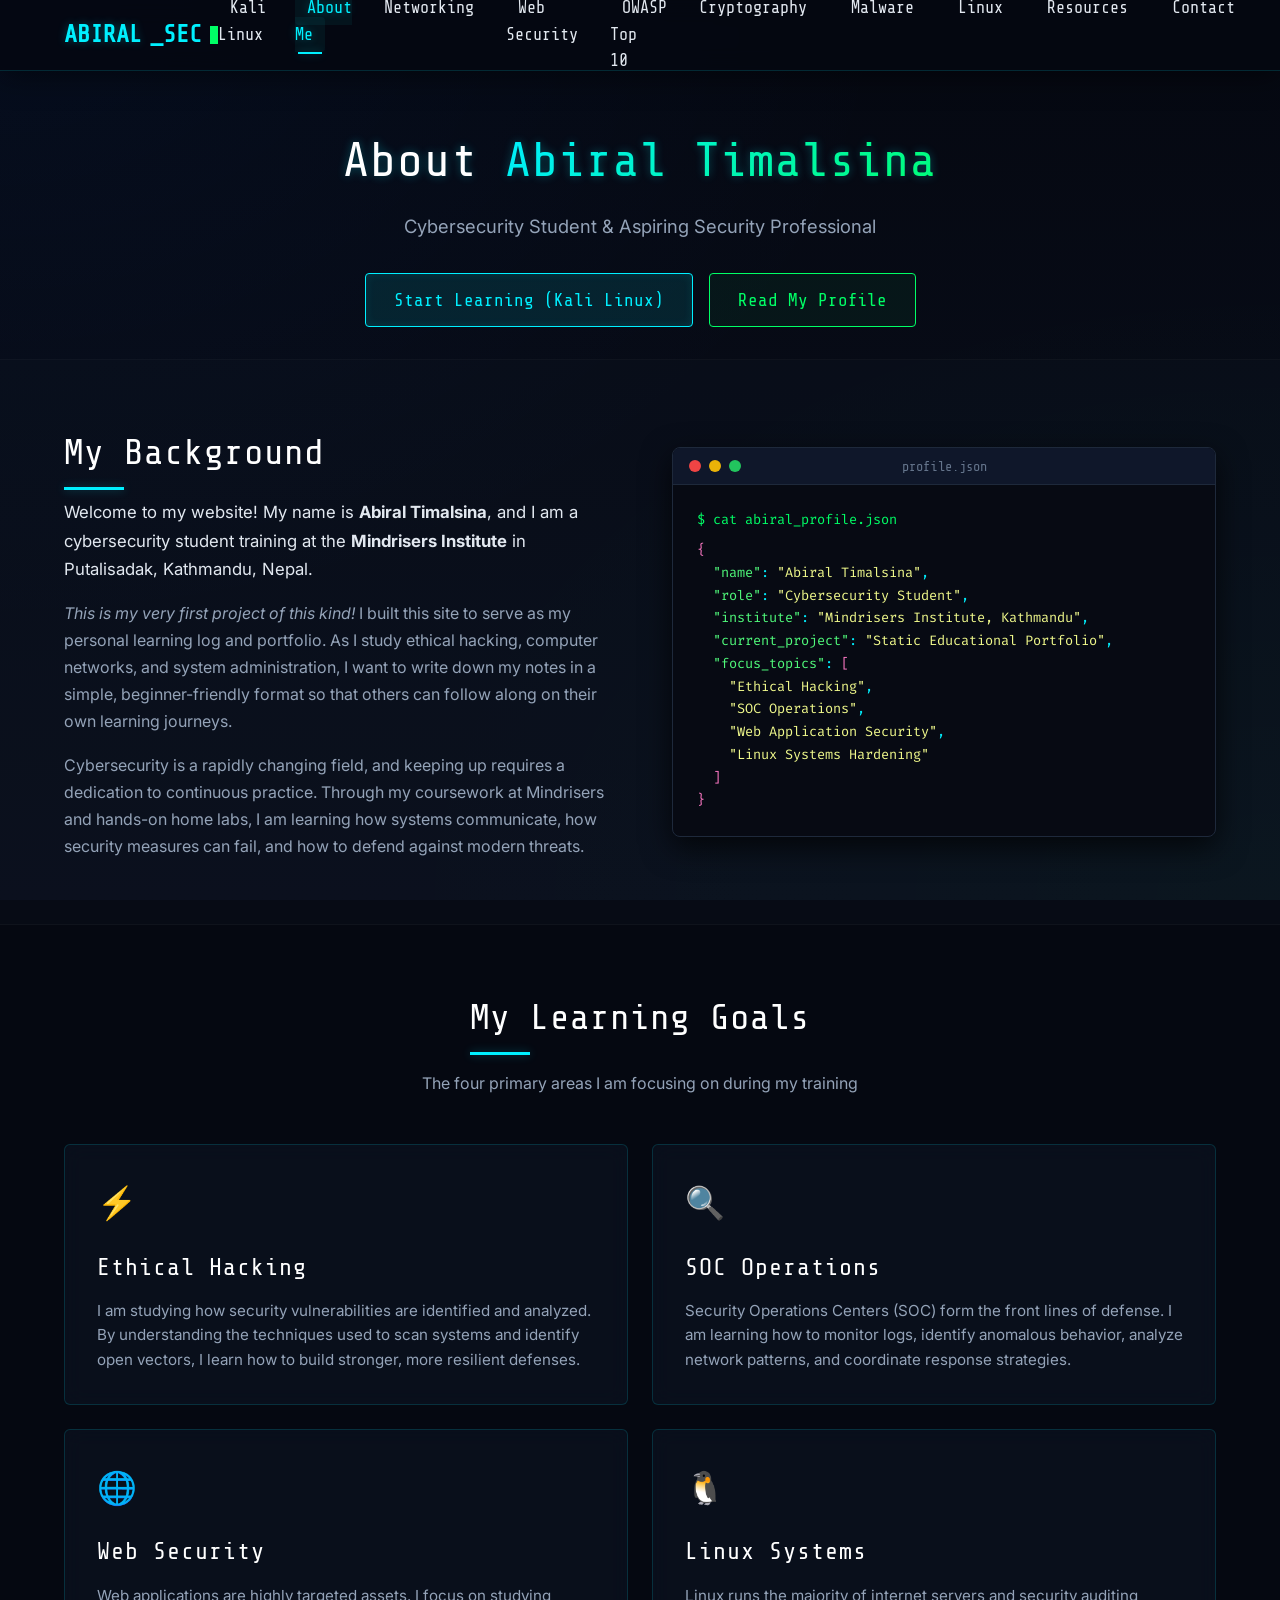
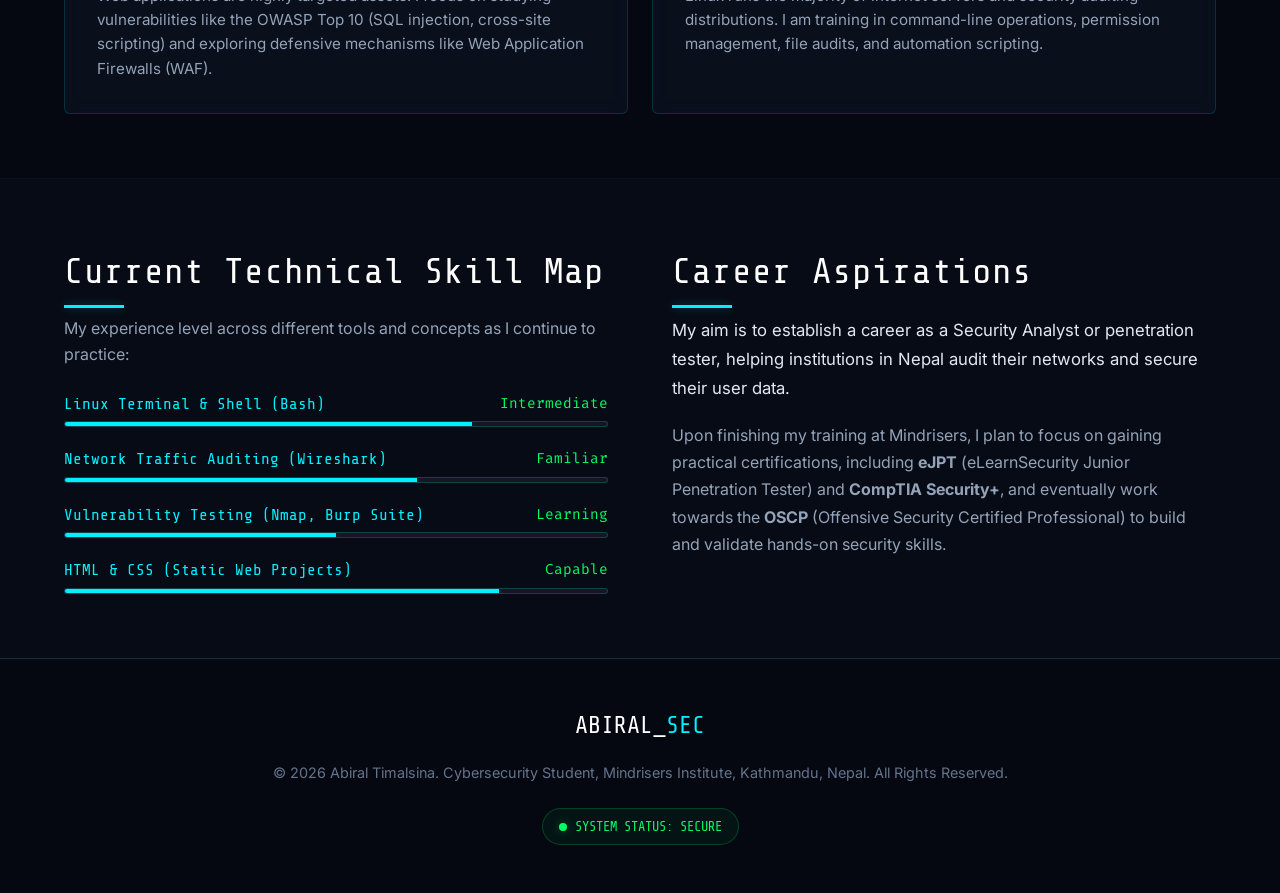
==== index.html @ f4c00e8d "Add files via upload" ====
<!DOCTYPE html>
<html lang="en">
<head>
    <meta charset="UTF-8">
    <meta name="viewport" content="width=device-width, initial-scale=1.0">
    <meta name="description" content="About Abiral Timalsina. Cybersecurity student at Mindrisers Institute, Putalisadak, Kathmandu, Nepal. Exploring ethical hacking, networking, Linux, and web security.">
    <title>About Me | Abiral's Cybersecurity Journey</title>
    <link rel="stylesheet" href="style.css">
</head>
<body>

    <!-- Header & Navigation Bar -->
    <header>
        <div class="container nav-container">
            <a href="index.html" class="logo">
                <span>ABIRAL</span>_SEC<div class="logo-cursor"></div>
            </a>
            
            <button class="nav-toggle" aria-label="Toggle navigation">
                <span></span>
                <span></span>
                <span></span>
            </button>
            
            <ul class="nav-menu">
                <li class="nav-item"><a href="kali-linux.html">Kali Linux</a></li>
                <li class="nav-item active"><a href="index.html">About Me</a></li>
                <li class="nav-item"><a href="networking.html">Networking</a></li>
                <li class="nav-item"><a href="web-security.html">Web Security</a></li>
                <li class="nav-item"><a href="owasp-top10.html">OWASP Top 10</a></li>
                <li class="nav-item"><a href="cryptography.html">Cryptography</a></li>
                <li class="nav-item"><a href="malware.html">Malware</a></li>
                <li class="nav-item"><a href="linux.html">Linux</a></li>
                <li class="nav-item"><a href="resources.html">Resources</a></li>
                <li class="nav-item"><a href="contact.html">Contact</a></li>
            </ul>
        </div>
    </header>

    <!-- Page Header / Hero -->
    <section class="hero-sec" style="padding: 4rem 0 2rem;">
        <div class="container hero-content text-center">
            <h1 class="hero-title">About <span>Abiral Timalsina</span></h1>
            <p class="hero-desc">Cybersecurity Student & Aspiring Security Professional</p>
            <div class="btn-group flex-center">
                <a href="kali-linux.html" class="btn btn-primary">Start Learning (Kali Linux)</a>
                <a href="#biography" class="btn btn-secondary">Read My Profile</a>
            </div>
        </div>
    </section>

    <!-- Biography / Profile Section -->
    <section id="biography" style="background: rgba(13, 20, 35, 0.25);">
        <div class="container">
            <div class="grid grid-2" style="align-items: center; gap: 4rem;">
                <div>
                    <h2 class="section-title">My Background</h2>
                    <p style="margin-bottom: 1rem; color: var(--text-main); font-size: 1.05rem; line-height: 1.7;">
                        Welcome to my website! My name is <strong>Abiral Timalsina</strong>, and I am a cybersecurity student training at the <strong>Mindrisers Institute</strong> in Putalisadak, Kathmandu, Nepal.
                    </p>
                    <p style="margin-bottom: 1rem; color: var(--text-muted); font-size: 1rem; line-height: 1.7;">
                        <em>This is my very first project of this kind!</em> I built this site to serve as my personal learning log and portfolio. As I study ethical hacking, computer networks, and system administration, I want to write down my notes in a simple, beginner-friendly format so that others can follow along on their own learning journeys.
                    </p>
                    <p style="color: var(--text-muted); font-size: 1rem; line-height: 1.7;">
                        Cybersecurity is a rapidly changing field, and keeping up requires a dedication to continuous practice. Through my coursework at Mindrisers and hands-on home labs, I am learning how systems communicate, how security measures can fail, and how to defend against modern threats.
                    </p>
                </div>
                
                <div>
                    <div class="terminal">
                        <div class="terminal-header">
                            <div class="terminal-buttons">
                                <div class="terminal-btn close"></div>
                                <div class="terminal-btn minimize"></div>
                                <div class="terminal-btn maximize"></div>
                            </div>
                            <div class="terminal-title">profile.json</div>
                        </div>
                        <div class="terminal-body" style="font-size: 0.85rem;">
                            <p style="color: var(--accent-green); margin-bottom: 0.5rem;">$ cat abiral_profile.json</p>
                            <pre style="border: none; padding: 0; background: transparent; margin: 0; overflow: visible;"><code style="color: var(--accent-cyan);"><span style="color: #ff79c6;">{</span>
  <span style="color: #50fa7b;">"name"</span>: <span style="color: #f1fa8c;">"Abiral Timalsina"</span>,
  <span style="color: #50fa7b;">"role"</span>: <span style="color: #f1fa8c;">"Cybersecurity Student"</span>,
  <span style="color: #50fa7b;">"institute"</span>: <span style="color: #f1fa8c;">"Mindrisers Institute, Kathmandu"</span>,
  <span style="color: #50fa7b;">"current_project"</span>: <span style="color: #f1fa8c;">"Static Educational Portfolio"</span>,
  <span style="color: #50fa7b;">"focus_topics"</span>: <span style="color: #ff79c6;">[</span>
    <span style="color: #f1fa8c;">"Ethical Hacking"</span>,
    <span style="color: #f1fa8c;">"SOC Operations"</span>,
    <span style="color: #f1fa8c;">"Web Application Security"</span>,
    <span style="color: #f1fa8c;">"Linux Systems Hardening"</span>
  <span style="color: #ff79c6;">]</span>
<span style="color: #ff79c6;">}</span></code></pre>
                        </div>
                    </div>
                </div>
            </div>
        </div>
    </section>

    <!-- Learning Goals / Focus Areas -->
    <section id="goals">
        <div class="container">
            <div class="section-header text-center">
                <h2 class="section-title">My Learning Goals</h2>
                <p class="section-subtitle">The four primary areas I am focusing on during my training</p>
            </div>
            
            <div class="grid grid-2">
                <!-- Card 1 -->
                <div class="card">
                    <div class="card-icon">⚡</div>
                    <h3 class="card-title">Ethical Hacking</h3>
                    <p class="card-desc" style="margin-bottom: 0;">
                        I am studying how security vulnerabilities are identified and analyzed. By understanding the techniques used to scan systems and identify open vectors, I learn how to build stronger, more resilient defenses.
                    </p>
                </div>
                <!-- Card 2 -->
                <div class="card">
                    <div class="card-icon">🔍</div>
                    <h3 class="card-title">SOC Operations</h3>
                    <p class="card-desc" style="margin-bottom: 0;">
                        Security Operations Centers (SOC) form the front lines of defense. I am learning how to monitor logs, identify anomalous behavior, analyze network patterns, and coordinate response strategies.
                    </p>
                </div>
                <!-- Card 3 -->
                <div class="card">
                    <div class="card-icon">🌐</div>
                    <h3 class="card-title">Web Security</h3>
                    <p class="card-desc" style="margin-bottom: 0;">
                        Web applications are highly targeted assets. I focus on studying vulnerabilities like the OWASP Top 10 (SQL injection, cross-site scripting) and exploring defensive mechanisms like Web Application Firewalls (WAF).
                    </p>
                </div>
                <!-- Card 4 -->
                <div class="card">
                    <div class="card-icon">🐧</div>
                    <h3 class="card-title">Linux Systems</h3>
                    <p class="card-desc" style="margin-bottom: 0;">
                        Linux runs the majority of internet servers and security auditing distributions. I am training in command-line operations, permission management, file audits, and automation scripting.
                    </p>
                </div>
            </div>
        </div>
    </section>

    <!-- Skills & Aspirations Section -->
    <section id="skills" style="background: rgba(13, 20, 35, 0.25);">
        <div class="container">
            <div class="grid grid-2" style="gap: 4rem;">
                <div>
                    <h2 class="section-title">Current Technical Skill Map</h2>
                    <p style="margin-bottom: 1.5rem; color: var(--text-muted);">
                        My experience level across different tools and concepts as I continue to practice:
                    </p>
                    
                    <div style="display: flex; flex-direction: column; gap: 1.25rem;">
                        <!-- Skill 1 -->
                        <div>
                            <div style="display: flex; justify-content: space-between; margin-bottom: 0.25rem;">
                                <span style="font-family: var(--font-heading); font-size: 1rem; color: var(--accent-cyan);">Linux Terminal & Shell (Bash)</span>
                                <span style="font-family: var(--font-code); font-size: 0.9rem; color: var(--accent-green);">Intermediate</span>
                            </div>
                            <div style="width: 100%; height: 6px; background: rgba(255, 255, 255, 0.05); border-radius: 3px; overflow: hidden; border: 1px solid rgba(0, 240, 255, 0.2);">
                                <div style="width: 75%; height: 100%; background: var(--accent-cyan); box-shadow: var(--shadow-cyan);"></div>
                            </div>
                        </div>
                        
                        <!-- Skill 2 -->
                        <div>
                            <div style="display: flex; justify-content: space-between; margin-bottom: 0.25rem;">
                                <span style="font-family: var(--font-heading); font-size: 1rem; color: var(--accent-cyan);">Network Traffic Auditing (Wireshark)</span>
                                <span style="font-family: var(--font-code); font-size: 0.9rem; color: var(--accent-green);">Familiar</span>
                            </div>
                            <div style="width: 100%; height: 6px; background: rgba(255, 255, 255, 0.05); border-radius: 3px; overflow: hidden; border: 1px solid rgba(0, 240, 255, 0.2);">
                                <div style="width: 65%; height: 100%; background: var(--accent-cyan); box-shadow: var(--shadow-cyan);"></div>
                            </div>
                        </div>

                        <!-- Skill 3 -->
                        <div>
                            <div style="display: flex; justify-content: space-between; margin-bottom: 0.25rem;">
                                <span style="font-family: var(--font-heading); font-size: 1rem; color: var(--accent-cyan);">Vulnerability Testing (Nmap, Burp Suite)</span>
                                <span style="font-family: var(--font-code); font-size: 0.9rem; color: var(--accent-green);">Learning</span>
                            </div>
                            <div style="width: 100%; height: 6px; background: rgba(255, 255, 255, 0.05); border-radius: 3px; overflow: hidden; border: 1px solid rgba(0, 240, 255, 0.2);">
                                <div style="width: 50%; height: 100%; background: var(--accent-cyan); box-shadow: var(--shadow-cyan);"></div>
                            </div>
                        </div>

                        <!-- Skill 4 -->
                        <div>
                            <div style="display: flex; justify-content: space-between; margin-bottom: 0.25rem;">
                                <span style="font-family: var(--font-heading); font-size: 1rem; color: var(--accent-cyan);">HTML & CSS (Static Web Projects)</span>
                                <span style="font-family: var(--font-code); font-size: 0.9rem; color: var(--accent-green);">Capable</span>
                            </div>
                            <div style="width: 100%; height: 6px; background: rgba(255, 255, 255, 0.05); border-radius: 3px; overflow: hidden; border: 1px solid rgba(0, 240, 255, 0.2);">
                                <div style="width: 80%; height: 100%; background: var(--accent-cyan); box-shadow: var(--shadow-cyan);"></div>
                            </div>
                        </div>
                    </div>
                </div>
                
                <div>
                    <h2 class="section-title">Career Aspirations</h2>
                    <p style="margin-bottom: 1.25rem; color: var(--text-main); font-size: 1.05rem; line-height: 1.7;">
                        My aim is to establish a career as a Security Analyst or penetration tester, helping institutions in Nepal audit their networks and secure their user data.
                    </p>
                    <p style="color: var(--text-muted); font-size: 1rem; line-height: 1.7;">
                        Upon finishing my training at Mindrisers, I plan to focus on gaining practical certifications, including <strong>eJPT</strong> (eLearnSecurity Junior Penetration Tester) and <strong>CompTIA Security+</strong>, and eventually work towards the <strong>OSCP</strong> (Offensive Security Certified Professional) to build and validate hands-on security skills.
                    </p>
                </div>
            </div>
        </div>
    </section>

    <!-- Footer -->
    <footer>
        <div class="container">
            <div class="footer-logo">ABIRAL_<span>SEC</span></div>
            <p class="footer-text">
                &copy; 2026 Abiral Timalsina. Cybersecurity Student, Mindrisers Institute, Kathmandu, Nepal. All Rights Reserved.
            </p>
            <div class="system-status">
                <div class="status-dot"></div>
                <span>SYSTEM STATUS: SECURE</span>
            </div>
        </div>
    </footer>

</body>
</html>
---- style.css ----
/* 
   Abiral Timalsina's Cybersecurity Blog & Portfolio Shared Stylesheet
   Theme: Cyber Dark / Hacker / Neon
*/

@import url('https://fonts.googleapis.com/css2?family=Fira+Code:wght@400;500;600&family=Inter:wght@300;400;500;600;700&family=Share+Tech+Mono&display=swap');

:root {
    --bg-darker: #050811;
    --bg-dark: #0a0f1d;
    --bg-card: rgba(13, 20, 35, 0.6);
    --bg-terminal: #070a13;
    
    --accent-cyan: #00f0ff;
    --accent-green: #00ff66;
    --accent-blue: #0066ff;
    --accent-red: #ff3b30;
    --accent-warning: #ffb300;
    
    --text-main: #e2e8f0;
    --text-muted: #94a3b8;
    --text-dim: #64748b;
    --text-cyan: #7ff0ff;
    --text-green: #a3ffd6;
    
    --border-glow: rgba(0, 240, 255, 0.15);
    --border-green: rgba(0, 255, 102, 0.2);
    --border-red: rgba(255, 59, 48, 0.3);
    
    --font-heading: 'Share Tech Mono', monospace;
    --font-body: 'Inter', sans-serif;
    --font-code: 'Fira Code', monospace;
    
    --shadow-cyan: 0 0 10px rgba(0, 240, 255, 0.3);
    --shadow-green: 0 0 10px rgba(0, 255, 102, 0.3);
    --shadow-cyan-strong: 0 0 20px rgba(0, 240, 255, 0.6);
    
    --transition-fast: 0.2s ease;
    --transition-normal: 0.3s ease;
}

/* Base resets and defaults */
* {
    margin: 0;
    padding: 0;
    box-sizing: border-box;
}

html {
    scroll-behavior: smooth;
    background-color: var(--bg-darker);
    color: var(--text-main);
    font-family: var(--font-body);
    line-height: 1.6;
}

body {
    background-image: 
        radial-gradient(at 0% 0%, rgba(0, 102, 255, 0.05) 0px, transparent 50%),
        radial-gradient(at 100% 100%, rgba(0, 255, 102, 0.03) 0px, transparent 50%),
        linear-gradient(to bottom, var(--bg-darker) 0%, var(--bg-dark) 100%);
    background-attachment: fixed;
    min-height: 100vh;
    display: flex;
    flex-direction: column;
}

/* Scrollbar styling */
::-webkit-scrollbar {
    width: 8px;
    height: 8px;
}
::-webkit-scrollbar-track {
    background: var(--bg-darker);
}
::-webkit-scrollbar-thumb {
    background: #1e293b;
    border-radius: 4px;
}
::-webkit-scrollbar-thumb:hover {
    background: var(--accent-cyan);
    box-shadow: var(--shadow-cyan);
}

/* Typography and headings */
h1, h2, h3, h4, h5, h6 {
    font-family: var(--font-heading);
    letter-spacing: 1px;
    color: #ffffff;
    font-weight: 500;
}

a {
    color: var(--accent-cyan);
    text-decoration: none;
    transition: var(--transition-fast);
}

a:hover {
    color: var(--accent-green);
    text-shadow: var(--shadow-green);
}

code {
    font-family: var(--font-code);
    background: rgba(0, 0, 0, 0.4);
    padding: 2px 6px;
    border-radius: 4px;
    font-size: 0.9em;
    color: #ff79c6;
    border: 1px solid rgba(255, 255, 255, 0.05);
}

pre {
    background: var(--bg-terminal);
    border: 1px solid var(--border-glow);
    border-radius: 6px;
    padding: 1rem;
    overflow-x: auto;
    margin: 1rem 0;
    position: relative;
}

pre code {
    background: none;
    border: none;
    padding: 0;
    color: #f8f8f2;
    font-size: 0.85rem;
}

/* Layout utilities */
.container {
    width: 100%;
    max-width: 1200px;
    margin: 0 auto;
    padding: 0 1.5rem;
}

.grid {
    display: grid;
    gap: 1.5rem;
}

.grid-2 {
    grid-template-columns: repeat(2, 1fr);
}

.grid-3 {
    grid-template-columns: repeat(3, 1fr);
}

.flex-center {
    display: flex;
    justify-content: center;
    align-items: center;
}

.text-center {
    text-align: center;
}

.accent-text-cyan {
    color: var(--accent-cyan);
}

.accent-text-green {
    color: var(--accent-green);
}

/* Header & Navigation */
header {
    background: rgba(5, 8, 17, 0.85);
    backdrop-filter: blur(12px);
    -webkit-backdrop-filter: blur(12px);
    border-bottom: 1px solid var(--border-glow);
    position: sticky;
    top: 0;
    z-index: 100;
    box-shadow: 0 4px 30px rgba(0, 0, 0, 0.5);
}

.nav-container {
    display: flex;
    justify-content: space-between;
    align-items: center;
    height: 70px;
}

.logo {
    font-family: var(--font-heading);
    font-size: 1.5rem;
    font-weight: 700;
    display: flex;
    align-items: center;
    gap: 0.5rem;
}

.logo span {
    color: var(--accent-cyan);
    text-shadow: var(--shadow-cyan);
}

.logo-cursor {
    display: inline-block;
    width: 8px;
    height: 18px;
    background-color: var(--accent-green);
    animation: blink 1s infinite;
}

.nav-menu {
    display: flex;
    list-style: none;
    gap: 1.25rem;
}

.nav-item a {
    color: var(--text-main);
    font-family: var(--font-heading);
    font-size: 1.05rem;
    font-weight: 500;
    padding: 0.5rem 0.75rem;
    position: relative;
    border-radius: 4px;
    transition: var(--transition-normal);
}

.nav-item a:hover,
.nav-item.active a {
    color: var(--accent-cyan);
    text-shadow: var(--shadow-cyan);
    background: rgba(0, 240, 255, 0.05);
}

.nav-item.active a::after {
    content: '';
    position: absolute;
    bottom: -2px;
    left: 10%;
    width: 80%;
    height: 2px;
    background-color: var(--accent-cyan);
    box-shadow: var(--shadow-cyan);
}

/* Hamburger menu button for responsiveness */
.nav-toggle {
    display: none;
    flex-direction: column;
    justify-content: space-between;
    width: 30px;
    height: 21px;
    background: transparent;
    border: none;
    cursor: pointer;
}

.nav-toggle span {
    width: 100%;
    height: 3px;
    background-color: var(--accent-cyan);
    border-radius: 3px;
    transition: var(--transition-normal);
}

/* Page Hero Section */
.hero-sec {
    padding: 5rem 0 3rem;
    position: relative;
    overflow: hidden;
}

.hero-content {
    max-width: 800px;
    margin: 0 auto;
}

.hero-subtitle {
    font-family: var(--font-heading);
    font-size: 1.2rem;
    color: var(--accent-green);
    text-transform: uppercase;
    letter-spacing: 2px;
    margin-bottom: 1rem;
    display: inline-block;
    border-left: 3px solid var(--accent-green);
    padding-left: 0.75rem;
}

.hero-title {
    font-size: 3rem;
    line-height: 1.1;
    margin-bottom: 1.5rem;
    text-shadow: var(--shadow-cyan);
}

.hero-title span {
    background: linear-gradient(135deg, var(--accent-cyan), var(--accent-green));
    -webkit-background-clip: text;
    -webkit-text-fill-color: transparent;
}

.hero-desc {
    color: var(--text-muted);
    font-size: 1.15rem;
    margin-bottom: 2rem;
}

/* CTA Buttons */
.btn {
    display: inline-flex;
    align-items: center;
    gap: 0.5rem;
    padding: 0.75rem 1.75rem;
    font-family: var(--font-heading);
    font-size: 1.1rem;
    font-weight: 500;
    border-radius: 4px;
    cursor: pointer;
    transition: var(--transition-normal);
}

.btn-primary {
    background: rgba(0, 240, 255, 0.1);
    color: var(--accent-cyan);
    border: 1px solid var(--accent-cyan);
    box-shadow: inset 0 0 10px rgba(0, 240, 255, 0.1);
}

.btn-primary:hover {
    background: var(--accent-cyan);
    color: var(--bg-darker);
    box-shadow: var(--shadow-cyan-strong);
}

.btn-secondary {
    background: rgba(0, 255, 102, 0.05);
    color: var(--accent-green);
    border: 1px solid var(--accent-green);
}

.btn-secondary:hover {
    background: var(--accent-green);
    color: var(--bg-darker);
    box-shadow: var(--shadow-green);
}

.btn-group {
    display: flex;
    gap: 1rem;
    flex-wrap: wrap;
}

/* Card components */
.card {
    background: var(--bg-card);
    border: 1px solid var(--border-glow);
    border-radius: 6px;
    padding: 2rem;
    transition: var(--transition-normal);
    position: relative;
    overflow: hidden;
    backdrop-filter: blur(10px);
    -webkit-backdrop-filter: blur(10px);
}

.card:hover {
    transform: translateY(-5px);
    border-color: var(--accent-green);
    box-shadow: 0 10px 20px rgba(0, 255, 102, 0.05), var(--shadow-green);
}

.card-icon {
    font-size: 2rem;
    color: var(--accent-cyan);
    margin-bottom: 1.25rem;
    display: inline-block;
}

.card-title {
    font-size: 1.5rem;
    margin-bottom: 0.75rem;
    color: #ffffff;
}

.card-desc {
    color: var(--text-muted);
    font-size: 0.95rem;
    margin-bottom: 1.5rem;
}

/* Cyber Terminal Component */
.terminal {
    background: var(--bg-terminal);
    border: 1px solid #1e293b;
    border-radius: 8px;
    font-family: var(--font-code);
    box-shadow: 0 10px 30px rgba(0, 0, 0, 0.7);
    overflow: hidden;
    width: 100%;
}

.terminal-header {
    background: #0f172a;
    padding: 0.75rem 1rem;
    display: flex;
    align-items: center;
    border-bottom: 1px solid #1e293b;
    position: relative;
}

.terminal-buttons {
    display: flex;
    gap: 0.5rem;
}

.terminal-btn {
    width: 12px;
    height: 12px;
    border-radius: 50%;
}

.terminal-btn.close { background-color: #ef4444; }
.terminal-btn.minimize { background-color: #eab308; }
.terminal-btn.maximize { background-color: #22c55e; }

.terminal-title {
    position: absolute;
    width: 100%;
    left: 0;
    text-align: center;
    font-size: 0.85rem;
    color: var(--text-dim);
    font-family: var(--font-heading);
}

.terminal-body {
    padding: 1.5rem;
    font-size: 0.9rem;
    color: #f1f5f9;
}

.terminal-line {
    margin-bottom: 0.75rem;
    display: flex;
    flex-wrap: wrap;
    align-items: center;
}

.terminal-prompt {
    color: var(--accent-green);
    margin-right: 0.75rem;
}

.terminal-input {
    color: var(--accent-cyan);
}

.terminal-output {
    color: var(--text-muted);
    padding-left: 1rem;
    width: 100%;
    margin-bottom: 0.75rem;
}

/* Sections on Inner Pages */
section {
    padding: 4rem 0;
    border-bottom: 1px solid rgba(255, 255, 255, 0.03);
}

section:last-of-type {
    border-bottom: none;
}

.section-header {
    margin-bottom: 3rem;
}

.section-title {
    font-size: 2.25rem;
    position: relative;
    display: inline-block;
    padding-bottom: 0.5rem;
    margin-bottom: 0.5rem;
}

.section-title::after {
    content: '';
    position: absolute;
    bottom: 0;
    left: 0;
    width: 60px;
    height: 3px;
    background: var(--accent-cyan);
    box-shadow: var(--shadow-cyan);
}

.section-subtitle {
    color: var(--text-muted);
    font-size: 1rem;
    margin-top: 0.5rem;
}

/* Informational / Warning banner styles */
.disclaimer-banner {
    background: rgba(239, 68, 68, 0.05);
    border: 1px solid var(--border-red);
    border-left: 4px solid var(--accent-red);
    padding: 1.25rem;
    border-radius: 4px;
    margin: 2rem 0;
    display: flex;
    gap: 1rem;
    align-items: flex-start;
}

.disclaimer-icon {
    color: var(--accent-red);
    font-size: 1.5rem;
    line-height: 1;
}

.disclaimer-content h4 {
    color: #ffffff;
    font-size: 1.1rem;
    margin-bottom: 0.25rem;
}

.disclaimer-content p {
    color: var(--text-muted);
    font-size: 0.9rem;
}

/* Comparison Tables & Command Lists */
.cyber-table-wrapper {
    overflow-x: auto;
    margin: 2rem 0;
    border: 1px solid var(--border-glow);
    border-radius: 6px;
    box-shadow: 0 4px 20px rgba(0, 0, 0, 0.4);
}

.cyber-table {
    width: 100%;
    border-collapse: collapse;
    text-align: left;
    font-size: 0.95rem;
    background: var(--bg-card);
}

.cyber-table th {
    background: rgba(0, 240, 255, 0.06);
    color: var(--accent-cyan);
    font-family: var(--font-heading);
    font-size: 1.1rem;
    font-weight: 500;
    padding: 1rem 1.25rem;
    border-bottom: 2px solid var(--border-glow);
}

.cyber-table td {
    padding: 1rem 1.25rem;
    border-bottom: 1px solid rgba(255, 255, 255, 0.05);
    color: var(--text-main);
}

.cyber-table tr:hover td {
    background: rgba(255, 255, 255, 0.02);
}

.cyber-table tr:last-child td {
    border-bottom: none;
}

/* Timeline Components */
.timeline {
    position: relative;
    max-width: 800px;
    margin: 2rem auto;
}

.timeline::after {
    content: '';
    position: absolute;
    width: 2px;
    background: var(--border-glow);
    top: 0;
    bottom: 0;
    left: 50%;
    margin-left: -1px;
}

.timeline-item {
    padding: 10px 40px;
    position: relative;
    background-color: inherit;
    width: 50%;
}

.timeline-item::after {
    content: '';
    position: absolute;
    width: 14px;
    height: 14px;
    right: -7px;
    background-color: var(--bg-darker);
    border: 3px solid var(--accent-cyan);
    top: 15px;
    border-radius: 50%;
    z-index: 1;
    box-shadow: var(--shadow-cyan);
}

.left {
    left: 0;
}

.right {
    left: 50%;
}

.right::after {
    left: -7px;
}

.timeline-content {
    padding: 1.5rem;
    background: var(--bg-card);
    position: relative;
    border-radius: 6px;
    border: 1px solid var(--border-glow);
}

.timeline-content h3 {
    color: var(--accent-cyan);
    margin-bottom: 0.5rem;
}

/* Contact form styles */
.contact-grid {
    display: grid;
    grid-template-columns: 1fr 1.5fr;
    gap: 3rem;
}

.contact-info {
    display: flex;
    flex-direction: column;
    gap: 1.5rem;
}

.contact-info-card {
    background: rgba(13, 20, 35, 0.4);
    border: 1px solid var(--border-glow);
    border-radius: 6px;
    padding: 1.5rem;
}

.contact-info-card h3 {
    color: var(--accent-cyan);
    margin-bottom: 0.5rem;
    display: flex;
    align-items: center;
    gap: 0.5rem;
}

.contact-info-card p {
    color: var(--text-muted);
}

.contact-form {
    background: var(--bg-card);
    border: 1px solid var(--border-glow);
    border-radius: 8px;
    padding: 2.5rem;
    box-shadow: 0 10px 30px rgba(0, 0, 0, 0.4);
}

.form-group {
    margin-bottom: 1.5rem;
}

.form-group label {
    display: block;
    font-family: var(--font-heading);
    font-size: 1rem;
    color: var(--accent-cyan);
    margin-bottom: 0.5rem;
}

.form-control {
    width: 100%;
    background: rgba(0, 0, 0, 0.3);
    border: 1px solid rgba(255, 255, 255, 0.1);
    border-radius: 4px;
    padding: 0.75rem 1rem;
    color: #ffffff;
    font-family: var(--font-body);
    font-size: 0.95rem;
    transition: var(--transition-normal);
}

.form-control:focus {
    outline: none;
    border-color: var(--accent-cyan);
    box-shadow: var(--shadow-cyan);
    background: rgba(0, 240, 255, 0.02);
}

textarea.form-control {
    resize: vertical;
    min-height: 150px;
}

.social-links {
    display: flex;
    gap: 1rem;
    margin-top: 1rem;
}

.social-icon {
    width: 40px;
    height: 40px;
    border-radius: 4px;
    background: rgba(0, 240, 255, 0.05);
    border: 1px solid var(--border-glow);
    display: flex;
    justify-content: center;
    align-items: center;
    color: var(--accent-cyan);
    transition: var(--transition-normal);
    font-family: var(--font-heading);
    font-weight: bold;
}

.social-icon:hover {
    background: var(--accent-cyan);
    color: var(--bg-darker);
    box-shadow: var(--shadow-cyan);
    transform: translateY(-3px);
}

/* Footer Section */
footer {
    background: var(--bg-darker);
    border-top: 1px solid #1e293b;
    padding: 3rem 0;
    margin-top: auto;
    text-align: center;
}

.footer-logo {
    font-family: var(--font-heading);
    font-size: 1.5rem;
    margin-bottom: 1rem;
    color: #ffffff;
}

.footer-logo span {
    color: var(--accent-cyan);
}

.footer-text {
    color: var(--text-dim);
    font-size: 0.9rem;
    margin-bottom: 1.5rem;
}

.system-status {
    display: inline-flex;
    align-items: center;
    gap: 0.5rem;
    background: rgba(0, 255, 102, 0.05);
    border: 1px solid var(--border-green);
    padding: 0.4rem 1rem;
    border-radius: 20px;
    font-family: var(--font-heading);
    font-size: 0.85rem;
    color: var(--accent-green);
}

.status-dot {
    width: 8px;
    height: 8px;
    background-color: var(--accent-green);
    border-radius: 50%;
    box-shadow: var(--shadow-green);
    animation: pulse 2s infinite;
}

/* Keyframe Animations */
@keyframes blink {
    0%, 100% { opacity: 1; }
    50% { opacity: 0; }
}

@keyframes pulse {
    0% { transform: scale(0.95); box-shadow: 0 0 0 0 rgba(0, 255, 102, 0.7); }
    70% { transform: scale(1); box-shadow: 0 0 0 6px rgba(0, 255, 102, 0); }
    100% { transform: scale(0.95); box-shadow: 0 0 0 0 rgba(0, 255, 102, 0); }
}

/* Sidebar and Mobile navigation support */
@media (max-width: 1024px) {
    .grid-3 {
        grid-template-columns: repeat(2, 1fr);
    }
}

@media (max-width: 768px) {
    .nav-toggle {
        display: flex;
    }
    
    .nav-menu {
        display: none;
        flex-direction: column;
        position: absolute;
        top: 70px;
        left: 0;
        width: 100%;
        background: var(--bg-darker);
        border-bottom: 1px solid var(--border-glow);
        padding: 1.5rem;
        gap: 1rem;
        box-shadow: 0 10px 20px rgba(0, 0, 0, 0.5);
    }
    
    header:hover .nav-menu,
    .nav-container:hover .nav-menu {
        display: flex;
    }
    
    .grid-2, .grid-3 {
        grid-template-columns: 1fr;
    }
    
    .hero-title {
        font-size: 2.25rem;
    }
    
    .timeline::after {
        left: 31px;
    }
    
    .timeline-item {
        width: 100%;
        padding-left: 70px;
        padding-right: 25px;
    }
    
    .timeline-item::after {
        left: 24px;
    }
    
    .right {
        left: 0%;
    }
    
    .contact-grid {
        grid-template-columns: 1fr;
        gap: 2rem;
    }
}

/* Learning roadmap specific styling */
.roadmap-step {
    border-left: 2px dashed var(--accent-cyan);
    padding-left: 1.5rem;
    padding-bottom: 2rem;
    position: relative;
}

.roadmap-step::before {
    content: '';
    position: absolute;
    left: -7px;
    top: 5px;
    width: 12px;
    height: 12px;
    background: var(--accent-cyan);
    border-radius: 50%;
    box-shadow: var(--shadow-cyan);
}

.roadmap-step:last-child {
    border-left: none;
    padding-bottom: 0;
}

.roadmap-step:last-child::before {
    left: -5px;
}
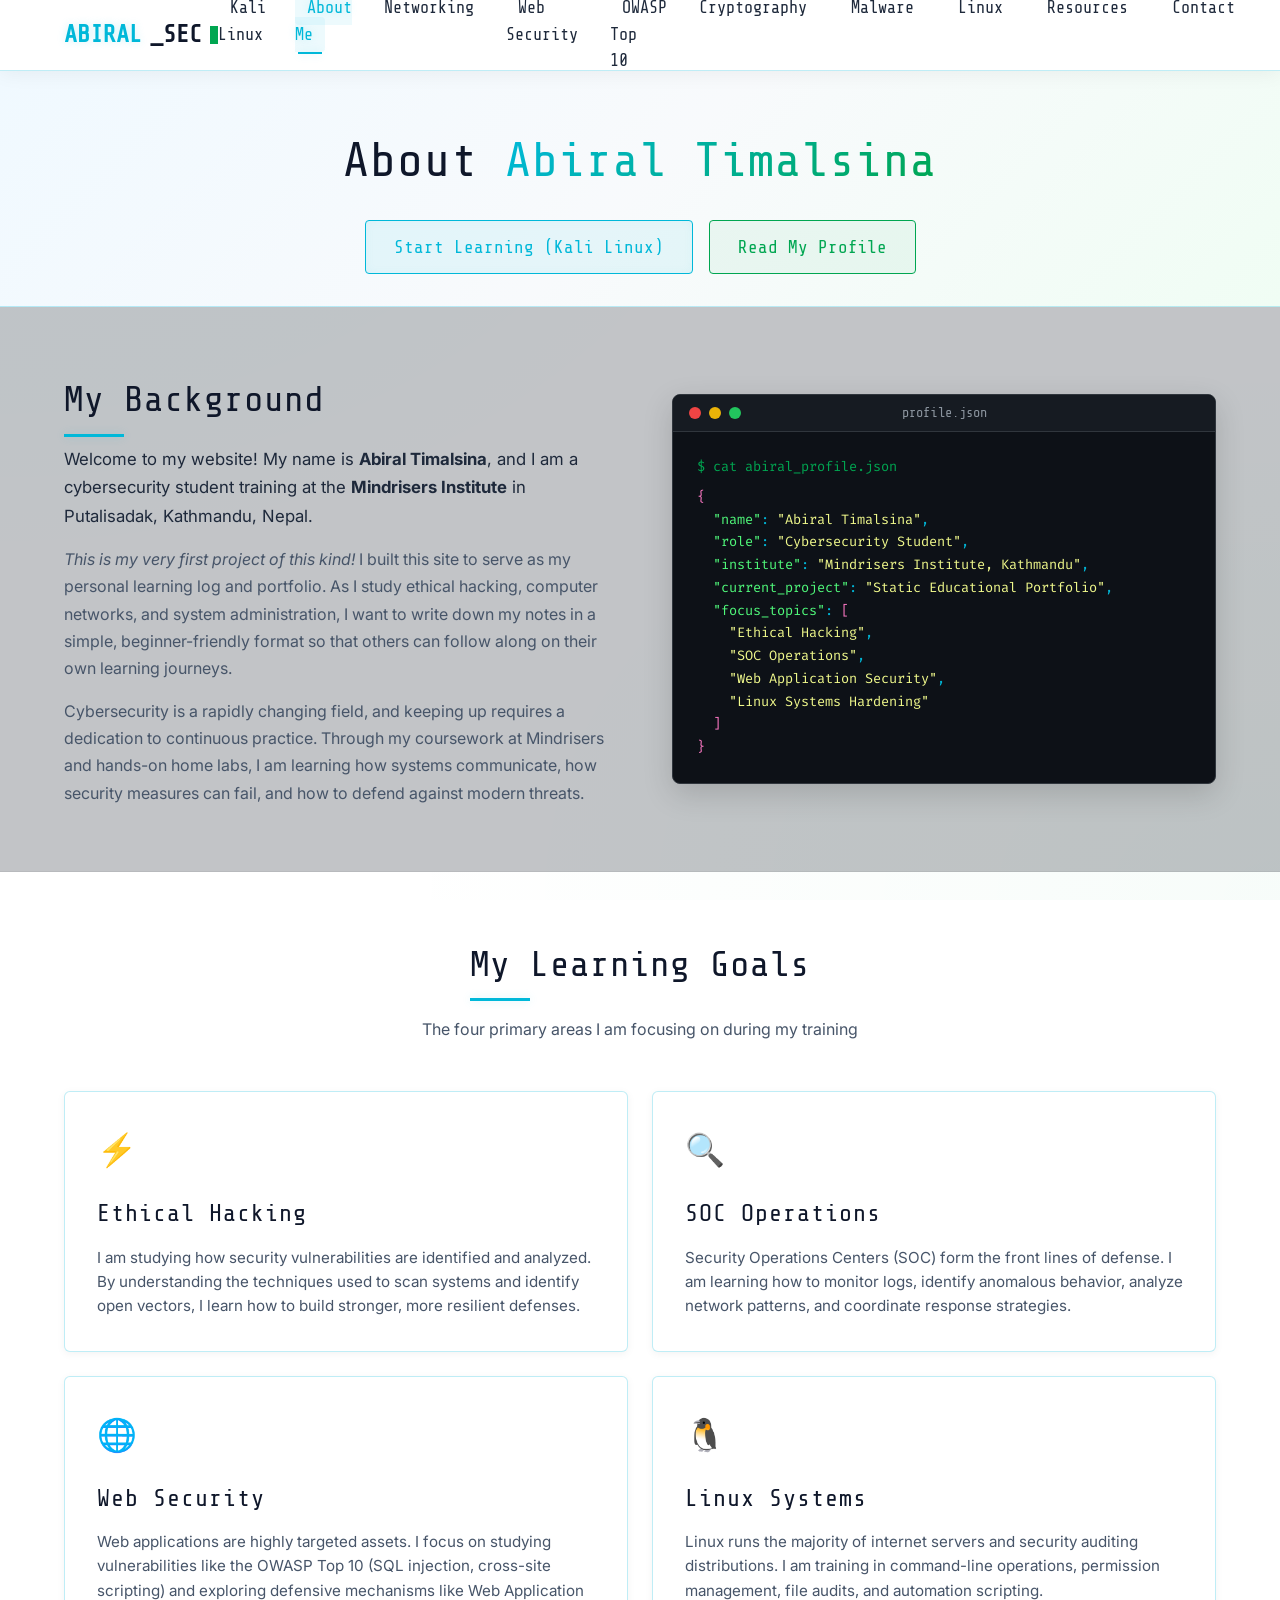
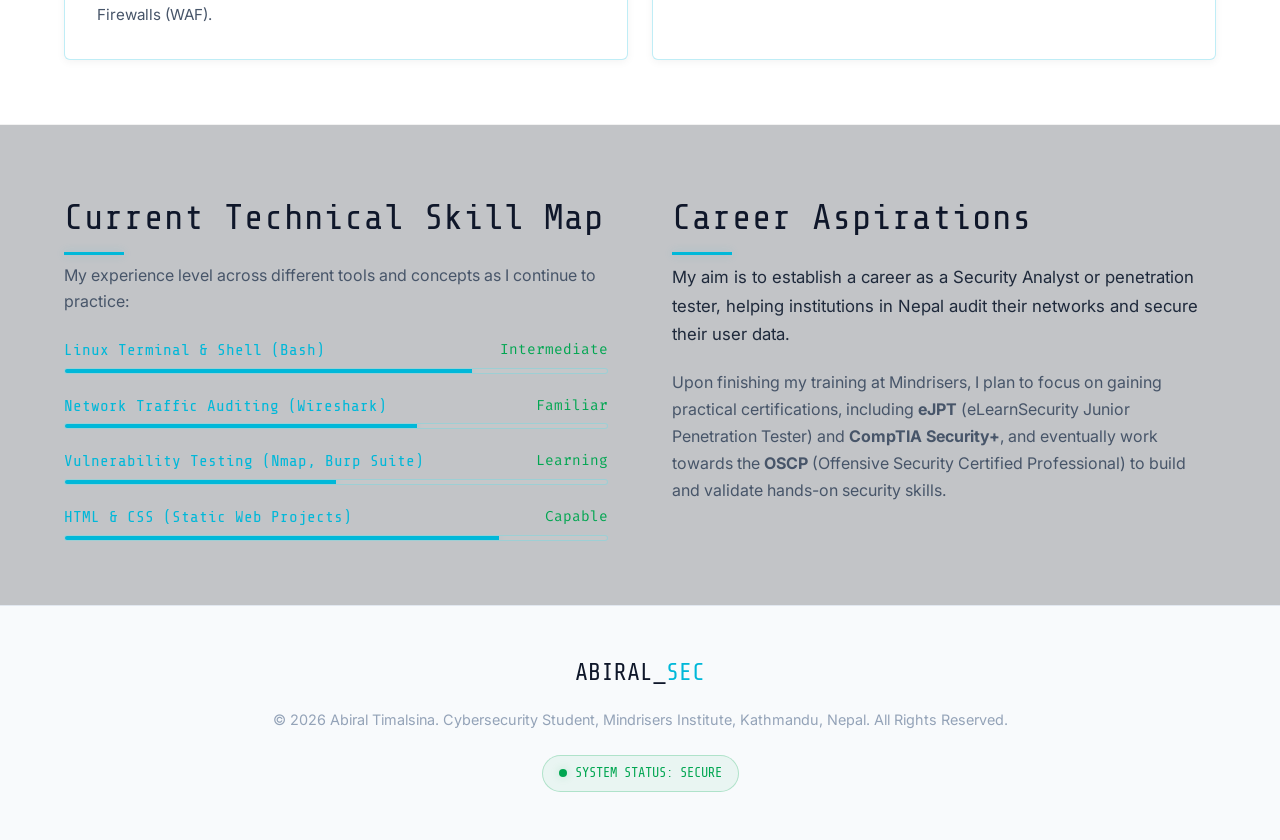
==== commit a5b9045a: "Remove hero description paragraph Removed the description paragraph from the hero section." ====
--- a/index.html
+++ b/index.html
@@ -41,7 +41,7 @@
     <section class="hero-sec" style="padding: 4rem 0 2rem;">
         <div class="container hero-content text-center">
             <h1 class="hero-title">About <span>Abiral Timalsina</span></h1>
-            <p class="hero-desc">Cybersecurity Student & Aspiring Security Professional</p>
+            <p class="hero-desc"></p>
             <div class="btn-group flex-center">
                 <a href="kali-linux.html" class="btn btn-primary">Start Learning (Kali Linux)</a>
                 <a href="#biography" class="btn btn-secondary">Read My Profile</a>
--- a/style.css
+++ b/style.css
@@ -1,39 +1,39 @@
 /* 
    Abiral Timalsina's Cybersecurity Blog & Portfolio Shared Stylesheet
-   Theme: Cyber Dark / Hacker / Neon
+   Theme: Cyber Dark / Hacker / Neon — White Background Edition
 */
 
 @import url('https://fonts.googleapis.com/css2?family=Fira+Code:wght@400;500;600&family=Inter:wght@300;400;500;600;700&family=Share+Tech+Mono&display=swap');
 
 :root {
-    --bg-darker: #050811;
-    --bg-dark: #0a0f1d;
-    --bg-card: rgba(13, 20, 35, 0.6);
-    --bg-terminal: #070a13;
-    
-    --accent-cyan: #00f0ff;
-    --accent-green: #00ff66;
+    --bg-darker: #ffffff;
+    --bg-dark: #f8fafc;
+    --bg-card: rgba(240, 245, 255, 0.8);
+    --bg-terminal: #1e2a3a;
+    
+    --accent-cyan: #00b8d9;
+    --accent-green: #00a651;
     --accent-blue: #0066ff;
     --accent-red: #ff3b30;
     --accent-warning: #ffb300;
     
-    --text-main: #e2e8f0;
-    --text-muted: #94a3b8;
-    --text-dim: #64748b;
-    --text-cyan: #7ff0ff;
-    --text-green: #a3ffd6;
-    
-    --border-glow: rgba(0, 240, 255, 0.15);
-    --border-green: rgba(0, 255, 102, 0.2);
+    --text-main: #1e293b;
+    --text-muted: #475569;
+    --text-dim: #94a3b8;
+    --text-cyan: #0077a8;
+    --text-green: #005c2e;
+    
+    --border-glow: rgba(0, 184, 217, 0.25);
+    --border-green: rgba(0, 166, 81, 0.25);
     --border-red: rgba(255, 59, 48, 0.3);
     
     --font-heading: 'Share Tech Mono', monospace;
     --font-body: 'Inter', sans-serif;
     --font-code: 'Fira Code', monospace;
     
-    --shadow-cyan: 0 0 10px rgba(0, 240, 255, 0.3);
-    --shadow-green: 0 0 10px rgba(0, 255, 102, 0.3);
-    --shadow-cyan-strong: 0 0 20px rgba(0, 240, 255, 0.6);
+    --shadow-cyan: 0 0 10px rgba(0, 184, 217, 0.2);
+    --shadow-green: 0 0 10px rgba(0, 166, 81, 0.2);
+    --shadow-cyan-strong: 0 0 20px rgba(0, 184, 217, 0.4);
     
     --transition-fast: 0.2s ease;
     --transition-normal: 0.3s ease;
@@ -55,10 +55,10 @@
 }
 
 body {
+    background-color: #ffffff;
     background-image: 
-        radial-gradient(at 0% 0%, rgba(0, 102, 255, 0.05) 0px, transparent 50%),
-        radial-gradient(at 100% 100%, rgba(0, 255, 102, 0.03) 0px, transparent 50%),
-        linear-gradient(to bottom, var(--bg-darker) 0%, var(--bg-dark) 100%);
+        radial-gradient(at 0% 0%, rgba(0, 184, 217, 0.04) 0px, transparent 50%),
+        radial-gradient(at 100% 100%, rgba(0, 166, 81, 0.03) 0px, transparent 50%);
     background-attachment: fixed;
     min-height: 100vh;
     display: flex;
@@ -71,10 +71,10 @@
     height: 8px;
 }
 ::-webkit-scrollbar-track {
-    background: var(--bg-darker);
+    background: #f1f5f9;
 }
 ::-webkit-scrollbar-thumb {
-    background: #1e293b;
+    background: #cbd5e1;
     border-radius: 4px;
 }
 ::-webkit-scrollbar-thumb:hover {
@@ -86,7 +86,7 @@
 h1, h2, h3, h4, h5, h6 {
     font-family: var(--font-heading);
     letter-spacing: 1px;
-    color: #ffffff;
+    color: #0f172a;
     font-weight: 500;
 }
 
@@ -103,12 +103,12 @@
 
 code {
     font-family: var(--font-code);
-    background: rgba(0, 0, 0, 0.4);
+    background: rgba(0, 184, 217, 0.08);
     padding: 2px 6px;
     border-radius: 4px;
     font-size: 0.9em;
-    color: #ff79c6;
-    border: 1px solid rgba(255, 255, 255, 0.05);
+    color: #0077a8;
+    border: 1px solid rgba(0, 184, 217, 0.2);
 }
 
 pre {
@@ -170,14 +170,14 @@
 
 /* Header & Navigation */
 header {
-    background: rgba(5, 8, 17, 0.85);
+    background: rgba(255, 255, 255, 0.92);
     backdrop-filter: blur(12px);
     -webkit-backdrop-filter: blur(12px);
     border-bottom: 1px solid var(--border-glow);
     position: sticky;
     top: 0;
     z-index: 100;
-    box-shadow: 0 4px 30px rgba(0, 0, 0, 0.5);
+    box-shadow: 0 2px 20px rgba(0, 0, 0, 0.06);
 }
 
 .nav-container {
@@ -194,6 +194,7 @@
     display: flex;
     align-items: center;
     gap: 0.5rem;
+    color: #0f172a;
 }
 
 .logo span {
@@ -230,7 +231,7 @@
 .nav-item.active a {
     color: var(--accent-cyan);
     text-shadow: var(--shadow-cyan);
-    background: rgba(0, 240, 255, 0.05);
+    background: rgba(0, 184, 217, 0.07);
 }
 
 .nav-item.active a::after {
@@ -269,6 +270,8 @@
     padding: 5rem 0 3rem;
     position: relative;
     overflow: hidden;
+    background: linear-gradient(135deg, #f0f9ff 0%, #f8fafc 50%, #f0fdf4 100%);
+    border-bottom: 1px solid var(--border-glow);
 }
 
 .hero-content {
@@ -292,7 +295,7 @@
     font-size: 3rem;
     line-height: 1.1;
     margin-bottom: 1.5rem;
-    text-shadow: var(--shadow-cyan);
+    color: #0f172a;
 }
 
 .hero-title span {
@@ -322,27 +325,27 @@
 }
 
 .btn-primary {
-    background: rgba(0, 240, 255, 0.1);
+    background: rgba(0, 184, 217, 0.08);
     color: var(--accent-cyan);
     border: 1px solid var(--accent-cyan);
-    box-shadow: inset 0 0 10px rgba(0, 240, 255, 0.1);
+    box-shadow: inset 0 0 10px rgba(0, 184, 217, 0.05);
 }
 
 .btn-primary:hover {
     background: var(--accent-cyan);
-    color: var(--bg-darker);
+    color: #ffffff;
     box-shadow: var(--shadow-cyan-strong);
 }
 
 .btn-secondary {
-    background: rgba(0, 255, 102, 0.05);
+    background: rgba(0, 166, 81, 0.06);
     color: var(--accent-green);
     border: 1px solid var(--accent-green);
 }
 
 .btn-secondary:hover {
     background: var(--accent-green);
-    color: var(--bg-darker);
+    color: #ffffff;
     box-shadow: var(--shadow-green);
 }
 
@@ -354,21 +357,20 @@
 
 /* Card components */
 .card {
-    background: var(--bg-card);
+    background: #ffffff;
     border: 1px solid var(--border-glow);
     border-radius: 6px;
     padding: 2rem;
     transition: var(--transition-normal);
     position: relative;
     overflow: hidden;
-    backdrop-filter: blur(10px);
-    -webkit-backdrop-filter: blur(10px);
+    box-shadow: 0 2px 8px rgba(0, 0, 0, 0.05);
 }
 
 .card:hover {
     transform: translateY(-5px);
     border-color: var(--accent-green);
-    box-shadow: 0 10px 20px rgba(0, 255, 102, 0.05), var(--shadow-green);
+    box-shadow: 0 10px 20px rgba(0, 166, 81, 0.08), var(--shadow-green);
 }
 
 .card-icon {
@@ -381,7 +383,7 @@
 .card-title {
     font-size: 1.5rem;
     margin-bottom: 0.75rem;
-    color: #ffffff;
+    color: #0f172a;
 }
 
 .card-desc {
@@ -390,23 +392,23 @@
     margin-bottom: 1.5rem;
 }
 
-/* Cyber Terminal Component */
+/* Cyber Terminal Component — kept dark for authenticity */
 .terminal {
-    background: var(--bg-terminal);
-    border: 1px solid #1e293b;
+    background: #0d1117;
+    border: 1px solid #30363d;
     border-radius: 8px;
     font-family: var(--font-code);
-    box-shadow: 0 10px 30px rgba(0, 0, 0, 0.7);
+    box-shadow: 0 10px 30px rgba(0, 0, 0, 0.15);
     overflow: hidden;
     width: 100%;
 }
 
 .terminal-header {
-    background: #0f172a;
+    background: #161b22;
     padding: 0.75rem 1rem;
     display: flex;
     align-items: center;
-    border-bottom: 1px solid #1e293b;
+    border-bottom: 1px solid #30363d;
     position: relative;
 }
 
@@ -431,14 +433,14 @@
     left: 0;
     text-align: center;
     font-size: 0.85rem;
-    color: var(--text-dim);
+    color: #8b949e;
     font-family: var(--font-heading);
 }
 
 .terminal-body {
     padding: 1.5rem;
     font-size: 0.9rem;
-    color: #f1f5f9;
+    color: #e6edf3;
 }
 
 .terminal-line {
@@ -449,16 +451,16 @@
 }
 
 .terminal-prompt {
-    color: var(--accent-green);
+    color: #3fb950;
     margin-right: 0.75rem;
 }
 
 .terminal-input {
-    color: var(--accent-cyan);
+    color: #79c0ff;
 }
 
 .terminal-output {
-    color: var(--text-muted);
+    color: #8b949e;
     padding-left: 1rem;
     width: 100%;
     margin-bottom: 0.75rem;
@@ -467,7 +469,7 @@
 /* Sections on Inner Pages */
 section {
     padding: 4rem 0;
-    border-bottom: 1px solid rgba(255, 255, 255, 0.03);
+    border-bottom: 1px solid rgba(0, 0, 0, 0.05);
 }
 
 section:last-of-type {
@@ -484,6 +486,7 @@
     display: inline-block;
     padding-bottom: 0.5rem;
     margin-bottom: 0.5rem;
+    color: #0f172a;
 }
 
 .section-title::after {
@@ -505,7 +508,7 @@
 
 /* Informational / Warning banner styles */
 .disclaimer-banner {
-    background: rgba(239, 68, 68, 0.05);
+    background: rgba(255, 59, 48, 0.04);
     border: 1px solid var(--border-red);
     border-left: 4px solid var(--accent-red);
     padding: 1.25rem;
@@ -523,7 +526,7 @@
 }
 
 .disclaimer-content h4 {
-    color: #ffffff;
+    color: #0f172a;
     font-size: 1.1rem;
     margin-bottom: 0.25rem;
 }
@@ -539,7 +542,7 @@
     margin: 2rem 0;
     border: 1px solid var(--border-glow);
     border-radius: 6px;
-    box-shadow: 0 4px 20px rgba(0, 0, 0, 0.4);
+    box-shadow: 0 2px 12px rgba(0, 0, 0, 0.06);
 }
 
 .cyber-table {
@@ -547,11 +550,11 @@
     border-collapse: collapse;
     text-align: left;
     font-size: 0.95rem;
-    background: var(--bg-card);
+    background: #ffffff;
 }
 
 .cyber-table th {
-    background: rgba(0, 240, 255, 0.06);
+    background: rgba(0, 184, 217, 0.07);
     color: var(--accent-cyan);
     font-family: var(--font-heading);
     font-size: 1.1rem;
@@ -562,12 +565,12 @@
 
 .cyber-table td {
     padding: 1rem 1.25rem;
-    border-bottom: 1px solid rgba(255, 255, 255, 0.05);
+    border-bottom: 1px solid rgba(0, 0, 0, 0.05);
     color: var(--text-main);
 }
 
 .cyber-table tr:hover td {
-    background: rgba(255, 255, 255, 0.02);
+    background: rgba(0, 184, 217, 0.03);
 }
 
 .cyber-table tr:last-child td {
@@ -605,7 +608,7 @@
     width: 14px;
     height: 14px;
     right: -7px;
-    background-color: var(--bg-darker);
+    background-color: #ffffff;
     border: 3px solid var(--accent-cyan);
     top: 15px;
     border-radius: 50%;
@@ -627,10 +630,11 @@
 
 .timeline-content {
     padding: 1.5rem;
-    background: var(--bg-card);
+    background: #ffffff;
     position: relative;
     border-radius: 6px;
     border: 1px solid var(--border-glow);
+    box-shadow: 0 2px 8px rgba(0, 0, 0, 0.04);
 }
 
 .timeline-content h3 {
@@ -652,7 +656,7 @@
 }
 
 .contact-info-card {
-    background: rgba(13, 20, 35, 0.4);
+    background: #f8fafc;
     border: 1px solid var(--border-glow);
     border-radius: 6px;
     padding: 1.5rem;
@@ -671,11 +675,11 @@
 }
 
 .contact-form {
-    background: var(--bg-card);
+    background: #ffffff;
     border: 1px solid var(--border-glow);
     border-radius: 8px;
     padding: 2.5rem;
-    box-shadow: 0 10px 30px rgba(0, 0, 0, 0.4);
+    box-shadow: 0 4px 20px rgba(0, 0, 0, 0.06);
 }
 
 .form-group {
@@ -692,11 +696,11 @@
 
 .form-control {
     width: 100%;
-    background: rgba(0, 0, 0, 0.3);
-    border: 1px solid rgba(255, 255, 255, 0.1);
+    background: #f8fafc;
+    border: 1px solid #e2e8f0;
     border-radius: 4px;
     padding: 0.75rem 1rem;
-    color: #ffffff;
+    color: #0f172a;
     font-family: var(--font-body);
     font-size: 0.95rem;
     transition: var(--transition-normal);
@@ -706,7 +710,7 @@
     outline: none;
     border-color: var(--accent-cyan);
     box-shadow: var(--shadow-cyan);
-    background: rgba(0, 240, 255, 0.02);
+    background: #ffffff;
 }
 
 textarea.form-control {
@@ -724,7 +728,7 @@
     width: 40px;
     height: 40px;
     border-radius: 4px;
-    background: rgba(0, 240, 255, 0.05);
+    background: rgba(0, 184, 217, 0.06);
     border: 1px solid var(--border-glow);
     display: flex;
     justify-content: center;
@@ -737,15 +741,15 @@
 
 .social-icon:hover {
     background: var(--accent-cyan);
-    color: var(--bg-darker);
+    color: #ffffff;
     box-shadow: var(--shadow-cyan);
     transform: translateY(-3px);
 }
 
 /* Footer Section */
 footer {
-    background: var(--bg-darker);
-    border-top: 1px solid #1e293b;
+    background: #f8fafc;
+    border-top: 1px solid #e2e8f0;
     padding: 3rem 0;
     margin-top: auto;
     text-align: center;
@@ -755,7 +759,7 @@
     font-family: var(--font-heading);
     font-size: 1.5rem;
     margin-bottom: 1rem;
-    color: #ffffff;
+    color: #0f172a;
 }
 
 .footer-logo span {
@@ -772,7 +776,7 @@
     display: inline-flex;
     align-items: center;
     gap: 0.5rem;
-    background: rgba(0, 255, 102, 0.05);
+    background: rgba(0, 166, 81, 0.06);
     border: 1px solid var(--border-green);
     padding: 0.4rem 1rem;
     border-radius: 20px;
@@ -797,9 +801,9 @@
 }
 
 @keyframes pulse {
-    0% { transform: scale(0.95); box-shadow: 0 0 0 0 rgba(0, 255, 102, 0.7); }
-    70% { transform: scale(1); box-shadow: 0 0 0 6px rgba(0, 255, 102, 0); }
-    100% { transform: scale(0.95); box-shadow: 0 0 0 0 rgba(0, 255, 102, 0); }
+    0% { transform: scale(0.95); box-shadow: 0 0 0 0 rgba(0, 166, 81, 0.7); }
+    70% { transform: scale(1); box-shadow: 0 0 0 6px rgba(0, 166, 81, 0); }
+    100% { transform: scale(0.95); box-shadow: 0 0 0 0 rgba(0, 166, 81, 0); }
 }
 
 /* Sidebar and Mobile navigation support */
@@ -821,11 +825,11 @@
         top: 70px;
         left: 0;
         width: 100%;
-        background: var(--bg-darker);
+        background: #ffffff;
         border-bottom: 1px solid var(--border-glow);
         padding: 1.5rem;
         gap: 1rem;
-        box-shadow: 0 10px 20px rgba(0, 0, 0, 0.5);
+        box-shadow: 0 10px 20px rgba(0, 0, 0, 0.08);
     }
     
     header:hover .nav-menu,
